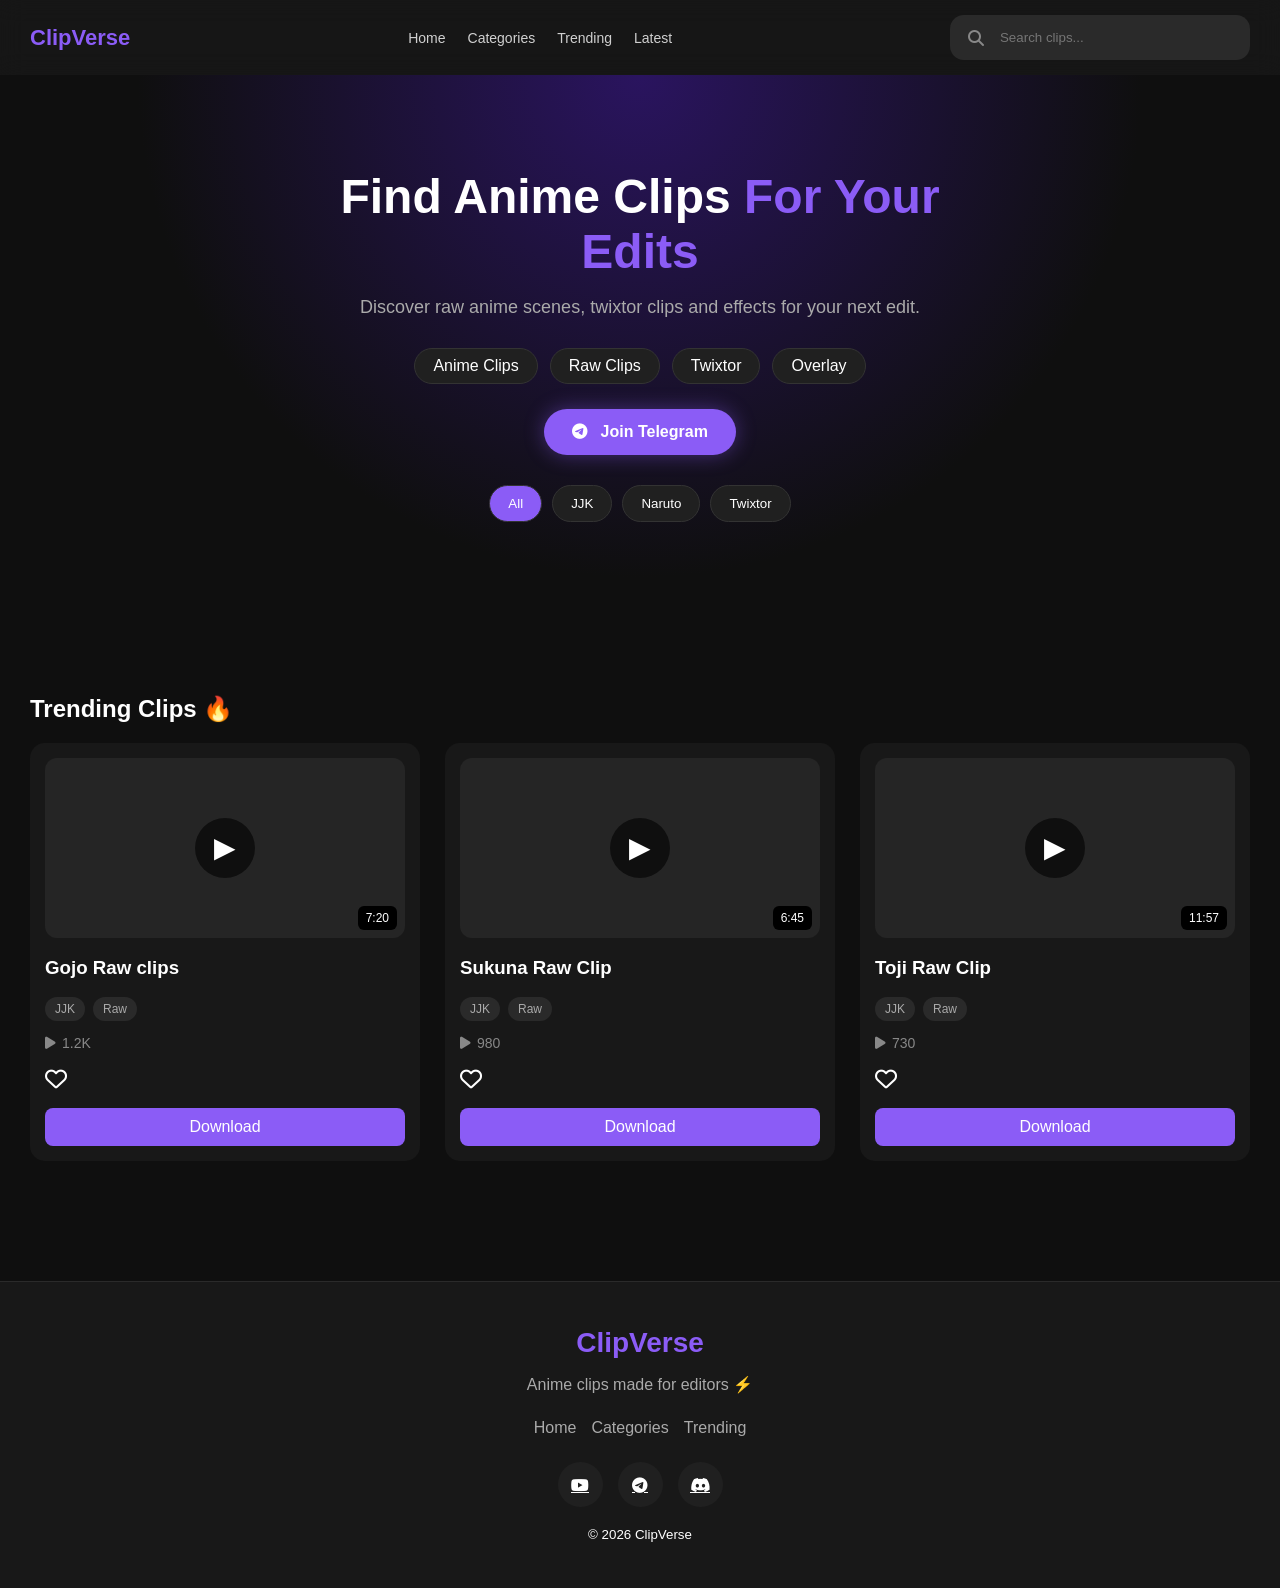
==== index.html @ 6b851449 "Rename cv.html to index.html" ====
<!DOCTYPE html>  <html>  
<head>  
  <meta http-equiv="CONTENT-TYPE" content="text/html; charset=UTF-8">  
  <meta name="viewport" content="width=device-width, initial-scale=1.0"> 
  <meta name="description"
content="Download free anime raw clips, twixtors and overlays for editing. High quality anime clips for editors.">
<meta property="og:title" content="ClipVerse">

<meta property="og:description"
content="Free Anime Clips & Twixtors">

<meta property="og:image"
content="favicon.png">
<meta name="theme-color" content="#8b5cf6">
  <title>ClipVerse | Free Anime Clips & Twixtors</title>  
  <link rel="icon" type="image/png" href="favicon.png">  
  <link rel="stylesheet" href="cv.css">  
  <link rel="stylesheet" href="https://cdnjs.cloudflare.com/ajax/libs/font-awesome/6.5.1/css/all.min.css">  
</head>  
<body>  
  <!-- LOADER -->  <div id="loader">    <div class="loader-logo">  
    ClipVerse  
  </div>    <div class="loader-bar"></div>  </div>    <!-- HEADER-->  <header class="header">    <div class="mobile-top">    <div class="logo">  
    ClipVerse  
  </div>    <button class="menu-toggle">  
    ☰  
  </button>  </div>    <nav class="nav">  
    <a href="#">Home</a>  
    <a href="#">Categories</a>  
    <a href="#">Trending</a>  
    <a href="#">Latest</a>  
  </nav>  <div class="search-box">  <i class="search-icon fa-solid fa-magnifying-glass"></i>

<input   
id="search"  
type="text"   
placeholder="Search clips..." />

</div>  </header>  
  <section class="hero">    <div class="hero-content">  <h1>  
  Find Anime Clips  
  <span>For Your Edits</span>  
</h1>  

<p>  
  Discover raw anime scenes, twixtor clips  
  and effects for your next edit.  
</p>  


<div class="hero-tags">  

  <span>Anime Clips</span>  
  <span>Raw Clips</span>  
  <span>Twixtor</span>  
  <span>Overlay</span>  

</div>  
<!-- TG JOIN BTN -->  
<a

href="https://t.me/darkaura31"
target="_blank"
class="join-btn"

> 

<i class="fa-brands fa-telegram"></i>
Join Telegram
</a>
<!-- FILTER -->

<div class="filters">

  <button class="filter-btn active" data-filter="all">  
    All  
  </button>    <button class="filter-btn" data-filter="jjk">  
    JJK  
  </button>    <button class="filter-btn" data-filter="naruto">  
    Naruto  
  </button>    <button class="filter-btn" data-filter="twixtor">  
    Twixtor  
  </button>  </div>    </div>  </section>  
  <section class="clips">    <h2>Trending Clips 🔥</h2>    <div class="clip-grid">  <div class="clip-card">  
  <!-- Eski img

  <div class="clip-image">  <img src="/storage/emulated/0/CLIP VERSE/assets/a824788a29809b2d04c642c94a3133f2.jpg" alt="Gojo Twixtor" loading="lazy">  
     <div class="play-icon">

▶

</div>  
    <span class="duration">  
      0:15  
    </span>    </div>  
      -->  
      <!-- VIDEO PREVIEW -->  
      <div class="clip-image">  
        <!-- eski vd tegi  
  <video  
    class="preview-video"  
    muted  
    loop  
    playsinline  
  >  
    <source src="/storage/emulated/0/DCIM/CLIP VERSE/clips/gojo.mp4" type="video/mp4">  
  </video>  
        -->  
        <video  
  class="preview-video"  
  data-video="clips/gojo.mp4"  
  poster="assets/gojo.png"
  muted  
  loop  
  playsinline  
>  
  <source src="clips/gojo.mp4" type="video/mp4">  
</video>    <div class="play-icon">▶</div>  <span class="duration">7:20</span>

</div>    <h3>Gojo Raw clips</h3>    <div class="tags">  <span>JJK</span>  
<span>Raw</span>

  </div>    <p class="views">  
  <i class="fa-solid fa-play"></i>  
  1.2K  
</p>  <div class="actions">  
  <span class="like-btn">  
  <i class="fa-regular fa-heart"></i>  
</span>  
</div>  
      <!--eski download btn  
  <button class="download-btn" type="button">  
    Download  
  </button>  
-->  
      <a  
  href="clips/gojo.mp4"  
  download  
  class="download-btn"  
>  
  Download  
</a>  
</div>  <div class="clip-card">  
  <!-- ESKI

  <div class="clip-image">  <img src="/storage/emulated/0/CLIP VERSE/assets/b58b9296338306daee3c986e0fd7df9d.jpg" alt="Naruto Twixtor" loading="lazy">  
  
<div class="play-icon">

▶

</div>  <span class="duration">  
  0:15  
</span>

  </div>  
-->  
      <div class="clip-image">  
        <!--eski video tegi  
  <video  
    class="preview-video"  
    muted  
    loop  
    playsinline  
  >  
    <source src="/storage/emulated/0/DCIM/CLIP VERSE/clips/naruto.mp4" type="video/mp4">  
  </video>  
        -->  
        <video  
  class="preview-video"  
  data-video="clips/sukuna.mp4"  
  poster="assets/sukuna.png"
  muted  
  loop  
  playsinline  
>  
  <source src="clips/sukuna.mp4" type="video/mp4">  
</video>    <div class="play-icon">▶</div>  <span class="duration">6:45</span>

</div>    <h3>Sukuna Raw Clip</h3>    <div class="tags">  <span>JJK</span>  
<span>Raw</span>

  </div>    <p class="views">  
  <i class="fa-solid fa-play"></i>  
  980
</p>  <div class="actions">  
  <span class="like-btn">  
  <i class="fa-regular fa-heart"></i>  
</span>  
</div>  
      <!--eski download       
  <button class="download-btn" type="button">  
    Download  
  </button>  
-->  
      <a  
  href="clips/sukuna.mp4"  
  download  
  class="download-btn"  
>  
  Download  
</a>  
</div>  <div class="clip-card">  
  <!--ESKI

  <div class="clip-image">  <img src="/storage/emulated/0/CLIP VERSE/assets/aceea97935b99ce2facf4129288da223.jpg" alt="JJK Twixtor" loading="lazy">

<div class="play-icon">  
  ▶  
</div>  
    <span class="duration">  
      0:15  
    </span>    </div>  
-->  
      <div class="clip-image">  
        <!--eski video tegi  
  <video  
    class="preview-video"  
    muted  
    loop  
    playsinline  
  >  
    <source src="/storage/emulated/0/DCIM/CLIP VERSE/clips/jjk.mp4" type="video/mp4">  
  </video>  
        -->  
        <video  
  class="preview-video"  
  data-video="clips/toji.mp4"  
  poster="assets/toji.png"
  muted  
  loop  
  playsinline  
>  
  <source src="clips/toji.mp4" type="video/mp4">  
  </video>  
  <div class="play-icon">▶</div>  <span class="duration">11:57</span>

</div>    <h3>Toji Raw Clip</h3>    <div class="tags">  <span>JJK</span>  
<span>Raw</span>

  </div>    <p class="views">  
  <i class="fa-solid fa-play"></i>  
  730
</p>  <div class="actions">  
  <span class="like-btn">  
  <i class="fa-regular fa-heart"></i>  
</span>  
</div>  
      <!--eski download btn  
  <button class="download-btn" type="button">  
    Download  
  </button>  
-->  
      <a  
  href="clips/toji.mp4"  
  download  
  class="download-btn"  
>  
  Download  
</a>  
</div>    </div>  
    <p id="empty">  
  Nothing found 🔍  
</p>  </section>    <div class="toast">  
  Downloaded ✓  
</div>    <footer class="footer">    <div class="footer-logo">  
    ClipVerse  
  </div>    <p>  
    Anime clips made for editors ⚡  
  </p>    <div class="footer-links">  <a href="#">Home</a>  
<a href="#">Categories</a>  
<a href="#">Trending</a>

  </div>    <div class="socials">  <a href="https://youtube.com/@darkaura31?si=y8wI61m4mWwSSclD">  
  <i class="fa-brands fa-youtube"></i>  
</a>  

<a href="https://t.me/darkaura31">  
  <i class="fa-brands fa-telegram"></i>  
</a>  

<a href="#">  
  <i class="fa-brands fa-discord"></i>  
</a>

  </div>  
    <br>    <small>  
    © 2026 ClipVerse  
  </small>  </footer>  
  <!-- MODAL   <div class="modal">  <span class="close-modal">✕</span>

  <img class="modal-img" src="">  </div>  
  -->  
  <div class="modal">  <span class="close-modal">✕</span>

<video
class="modal-video"
controls

> 

<source src="" type="video/mp4">

  </video>  </div>  <button id="topBtn">⬆</button>

  <script src="cv.js"></script>  </body>  
</html>
---- cv.css ----
*{
  box-sizing:border-box;
}

body{
  margin:0;
  font-family:Arial,sans-serif;
  background:#0f0f0f;
  color:white;
}


/* ================= HEADER ================= */

.header{
  display:flex;
  align-items:center;
  justify-content:space-between;
  gap:25px;

  padding:15px 30px;
  background:rgba(24,24,24,.8);
  backdrop-filter:blur(12px);
  position:sticky;
  top:0;
  z-index:100;
}


.mobile-top{
  display:flex;
  align-items:center;
  gap:20px;
}


.logo{
  font-size:22px;
  font-weight:bold;
  color:#8b5cf6;
}


/* NAV */

.nav{
  display:flex;
  gap:22px;
}


.nav a{
  color:white;
  text-decoration:none;
  opacity:.8;
  font-size:14px;
  transition:.2s;
}


.nav a:hover{
  color:#8b5cf6;
  opacity:1;
}


/* SEARCH */

.search-box{

  position:relative;

  width:300px;
}


.search-box input{

  width:100%;
  height:45px;

  padding-left:50px;

  border:none;
  outline:none;

  border-radius:14px;

  background:#2a2a2a;
  color:white;

}


.search-icon{

 position:absolute;

 left:18px;
 top:50%;

 transform:translateY(-50%);

 color:#888;

}


/* HAMBURGER */

.menu-toggle{

 display:none;

 font-size:26px;

 cursor:pointer;

}



/* ================= HERO ================= */

.hero{

 min-height:60vh;

 display:flex;

 justify-content:center;
 align-items:center;

 text-align:center;

 padding:60px 20px;


 background:
 radial-gradient(circle at top,#2a145f,#0f0f0f 60%);

}


.hero-content{

 max-width:700px;

}


.hero h1{

 font-size:48px;

 margin:0;

}


.hero h1 span{

 color:#8b5cf6;

}


.hero p{

 color:#aaa;

 font-size:18px;

}


.hero-tags{

 display:flex;

 justify-content:center;

 gap:12px;

 flex-wrap:wrap;

 margin-top:30px;

}


.hero-tags span{

 background:#202020;

 border:1px solid #333;

 padding:8px 18px;

 border-radius:20px;

 transition:.2s;

}


.hero-tags span:hover{

 background:#8b5cf6;

}



/* ================= CATEGORY ================= 


.categories{

 padding:40px 30px;

}


.category-list{

 display:flex;

 gap:12px;

 flex-wrap:wrap;

}


.category-list button{

 background:#181818;

 color:white;

 border:1px solid #333;

 padding:10px 20px;

 border-radius:25px;

 cursor:pointer;

 transition:.2s;

}


.category-list button:hover{

 background:#8b5cf6;

}
zarar qilmaydi keyinchalik kerak bolsa*/


/* ================= CARDS ================= */


.clips{

 padding:60px 30px;

}


.clip-grid{

 display:grid;

 grid-template-columns:repeat(3,1fr);

 gap:25px;

}



.clip-card{

 background:#181818;

 padding:15px;

 border-radius:15px;

 transition:.25s;

}


.clip-card:hover{

 transform:translateY(-6px);

}



.clip-image{

 height:180px;

 position:relative;

 overflow:hidden;

 border-radius:12px;

 background:#252525;

}



.clip-image img{

 width:100%;

 height:100%;

 object-fit:cover;

}



.duration{

 position:absolute;

 bottom:8px;
 right:8px;

 background:#000;

 padding:5px 8px;

 border-radius:6px;

 font-size:12px;

}



.tags{

 display:flex;
 gap:8px;

}


.tags span{

 background:#2a2a2a;

 padding:5px 10px;

 border-radius:15px;

 font-size:12px;

 color:#aaa;

}



.views{

  color:#888;

  display:flex;

  align-items:center;

  gap:6px;

  font-size:14px;

}



.clip-card button{

 width:100%;

 margin-top:15px;

 padding:10px;

 border:none;

 border-radius:8px;

 background:#8b5cf6;

 color:white;

 cursor:pointer;

}



/* ================= FOOTER ================= */


.footer{

 margin-top:60px;

 padding:45px 20px;

 background:#181818;

 text-align:center;

 border-top:1px solid #2a2a2a;

}



.footer-logo{

 font-size:28px;

 font-weight:bold;

 color:#8b5cf6;

}



.footer p{

 color:#aaa;

}



.footer-links{

 display:flex;

 justify-content:center;

 gap:15px;

 margin:25px;

}


.footer-links a{

 color:#aaa;

 text-decoration:none;

}



.socials{

 display:flex;

 justify-content:center;

 gap:15px;

}



.socials a{

 width:45px;
 height:45px;

 display:flex;

 align-items:center;
 justify-content:center;

 border-radius:50%;

 background:#202020;

 color:white;

 transition:.2s;

}


.socials a:hover{

 background:#8b5cf6;

 transform:translateY(-5px);

}




/* ================= MOBILE ================= */


@media(max-width:768px){


.header{

 flex-direction:column;

 padding:15px 20px;

}



.mobile-top{

 width:100%;

 justify-content:space-between;

}



.menu-toggle{

 display:block;

}



.nav{

 display:none;

 width:100%;

 flex-direction:column;

 background:#202020;

 padding:15px;

 border-radius:10px;

}



.nav.active{

 display:flex;

}



.search-box{

 width:100%;

}



.search-box input{

 height:55px;

 font-size:17px;

}



.hero h1{

 font-size:34px;

}



.clip-grid{

 grid-template-columns:1fr;

}



.clips{

 padding:40px 20px;

}


}

/* ================= CARD PRO ================= */


.clip-card{

 position:relative;

 overflow:hidden;

}


.clip-card::before{

 content:"";

 position:absolute;

 inset:0;

 border-radius:15px;

 background:linear-gradient(
 45deg,
 #8b5cf6,
 transparent
 );

 opacity:0;

 transition:.3s;

 pointer-events:none;

}


.clip-card:hover::before{

 opacity:.15;

}


.clip-image img{

 transition:.4s;

}


.clip-card:hover img{

 transform:scale(1.08);

}
.download-btn{

 transition:.2s;

}


.download-btn:hover{

 transform:scale(1.03);

 box-shadow:0 0 20px #8b5cf6;

}
#empty{
  display:none;
  text-align:center;
  color:#aaa;
  margin-top:20px;
}
.toast{

 position:fixed;

 bottom:30px;
 left:50%;
 right:auto;

 transform:translateX(-50%) translateY(20px);

 background:#8b5cf6;
 color:white;

 padding:12px 25px;

 border-radius:20px;

 opacity:0;

 transition:.3s;

 z-index:999;

 box-shadow:0 0 25px #8b5cf6;

}

.toast.show{

 opacity:1;

 transform:translateX(-50%) translateY(0);

}
/*
.toast{

 position:fixed;

 bottom:30px;
 right:30px;

 background:#8b5cf6;
 color:white;

 padding:12px 20px;

 border-radius:10px;

 opacity:0;
 transform:translateY(20px);

 transition:.3s;

 z-index:999;

}


.toast.show{

 opacity:1;
 transform:translateY(0);

}
toast ong*/

.actions{
  margin-top:10px;
}

.like-btn{
  font-size:24px;
  cursor:pointer;
  user-select:none;
  transition:.2s;
}

.like-btn i{

  font-size:22px;

}

.like-btn:hover{
  transform:scale(1.2);
}

.like-btn.active{
  color:#ff4d6d;
}
.filters{

 display:flex;
 justify-content:center;
 gap:10px;

 flex-wrap:wrap;

 margin-top:30px;

}

.filter-btn{

 background:#202020;
 color:white;

 border:1px solid #333;

 padding:10px 18px;

 border-radius:20px;

 cursor:pointer;

 transition:.2s;

}

.filter-btn:hover{

 background:#8b5cf6;

}

.filter-btn.active{

 background:#8b5cf6;

}
/* MODAL */

.modal{

  position:fixed;
  inset:0;

  background:rgba(0,0,0,.9);

  display:none;

  justify-content:center;
  align-items:center;

  z-index:9999;

}

.modal.show{

  display:flex;

}

.modal-img{

  max-width:90%;
  max-height:80%;

  border-radius:15px;

}

.close-modal{

  position:absolute;

  top:20px;
  right:25px;

  font-size:35px;

  cursor:pointer;

  color:white;

}

/* BACK TO TOP */

#topBtn{

  position:fixed;

  bottom:30px;
  right:25px;

  width:50px;
  height:50px;

  border:none;
  border-radius:50%;

  background:#8b5cf6;
  color:white;

  font-size:22px;

  cursor:pointer;

  display:none;

  z-index:999;

  box-shadow:0 0 20px #8b5cf6;

  transition:.3s;

}

#topBtn:hover{

  transform:scale(1.1);

}
/*Download button uchun*/

.download-btn{

  display:block;

  width:100%;

  margin-top:15px;

  padding:10px;

  border:none;

  border-radius:8px;

  background:#8b5cf6;

  color:white;

  text-decoration:none;

  text-align:center;

  cursor:pointer;

}
.modal-video{

  width:90%;
  max-width:900px;

  border-radius:15px;

}
/* PLAY ICON */

.play-icon{
  
  pointer-events: none;

  position:absolute;

  top:50%;
  left:50%;

  transform:
  translate(-50%,-50%);

  width:60px;
  height:60px;

  border-radius:50%;

  background:rgba(0,0,0,.6);

  display:flex;
  align-items:center;
  justify-content:center;

  font-size:28px;

}
/* JOIN TG BTN */
.join-btn{

  display:inline-block;

  margin-top:25px;

  padding:14px 28px;

  background:#8b5cf6;

  color:white;

  text-decoration:none;

  border-radius:30px;

  font-weight:bold;

  transition:.3s;

  box-shadow:0 0 20px rgba(139,92,246,.4);

}

.join-btn:hover{

  transform:translateY(-3px);

  box-shadow:0 0 30px #8b5cf6;

}
.join-btn i{
  margin-right:8px;
}

/* VIDEO PREVIEW */

.preview-video{

  width:100%;
  height:100%;

  object-fit:cover;

}
/* MODAL VIDEO */

.modal-video{

  width:95%;
  max-width:1200px;

  max-height:90vh;

  border-radius:15px;

}
/* ================= LOADER ================= */

#loader{

  position:fixed;
  inset:0;

  background:#0f0f0f;

  display:flex;
  flex-direction:column;

  justify-content:center;
  align-items:center;

  z-index:99999;

  transition:.6s;

}

#loader.hide{

  opacity:0;
  visibility:hidden;

}

.loader-logo{

  font-size:42px;
  font-weight:bold;

  color:#8b5cf6;

  letter-spacing:2px;

  animation:pulse 1.5s infinite;

}

.loader-bar{

  width:180px;
  height:4px;

  margin-top:20px;

  border-radius:20px;

  background:#222;

  overflow:hidden;

}

.loader-bar::before{

  content:"";

  display:block;

  width:40%;

  height:100%;

  background:#8b5cf6;

  animation:loading 1.2s infinite;

}

@keyframes loading{

  from{

    transform:translateX(-100%);

  }

  to{

    transform:translateX(300%);

  }

}

@keyframes pulse{

  0%{

    opacity:.5;

  }

  50%{

    opacity:1;

  }

  100%{

    opacity:.5;

  }

}
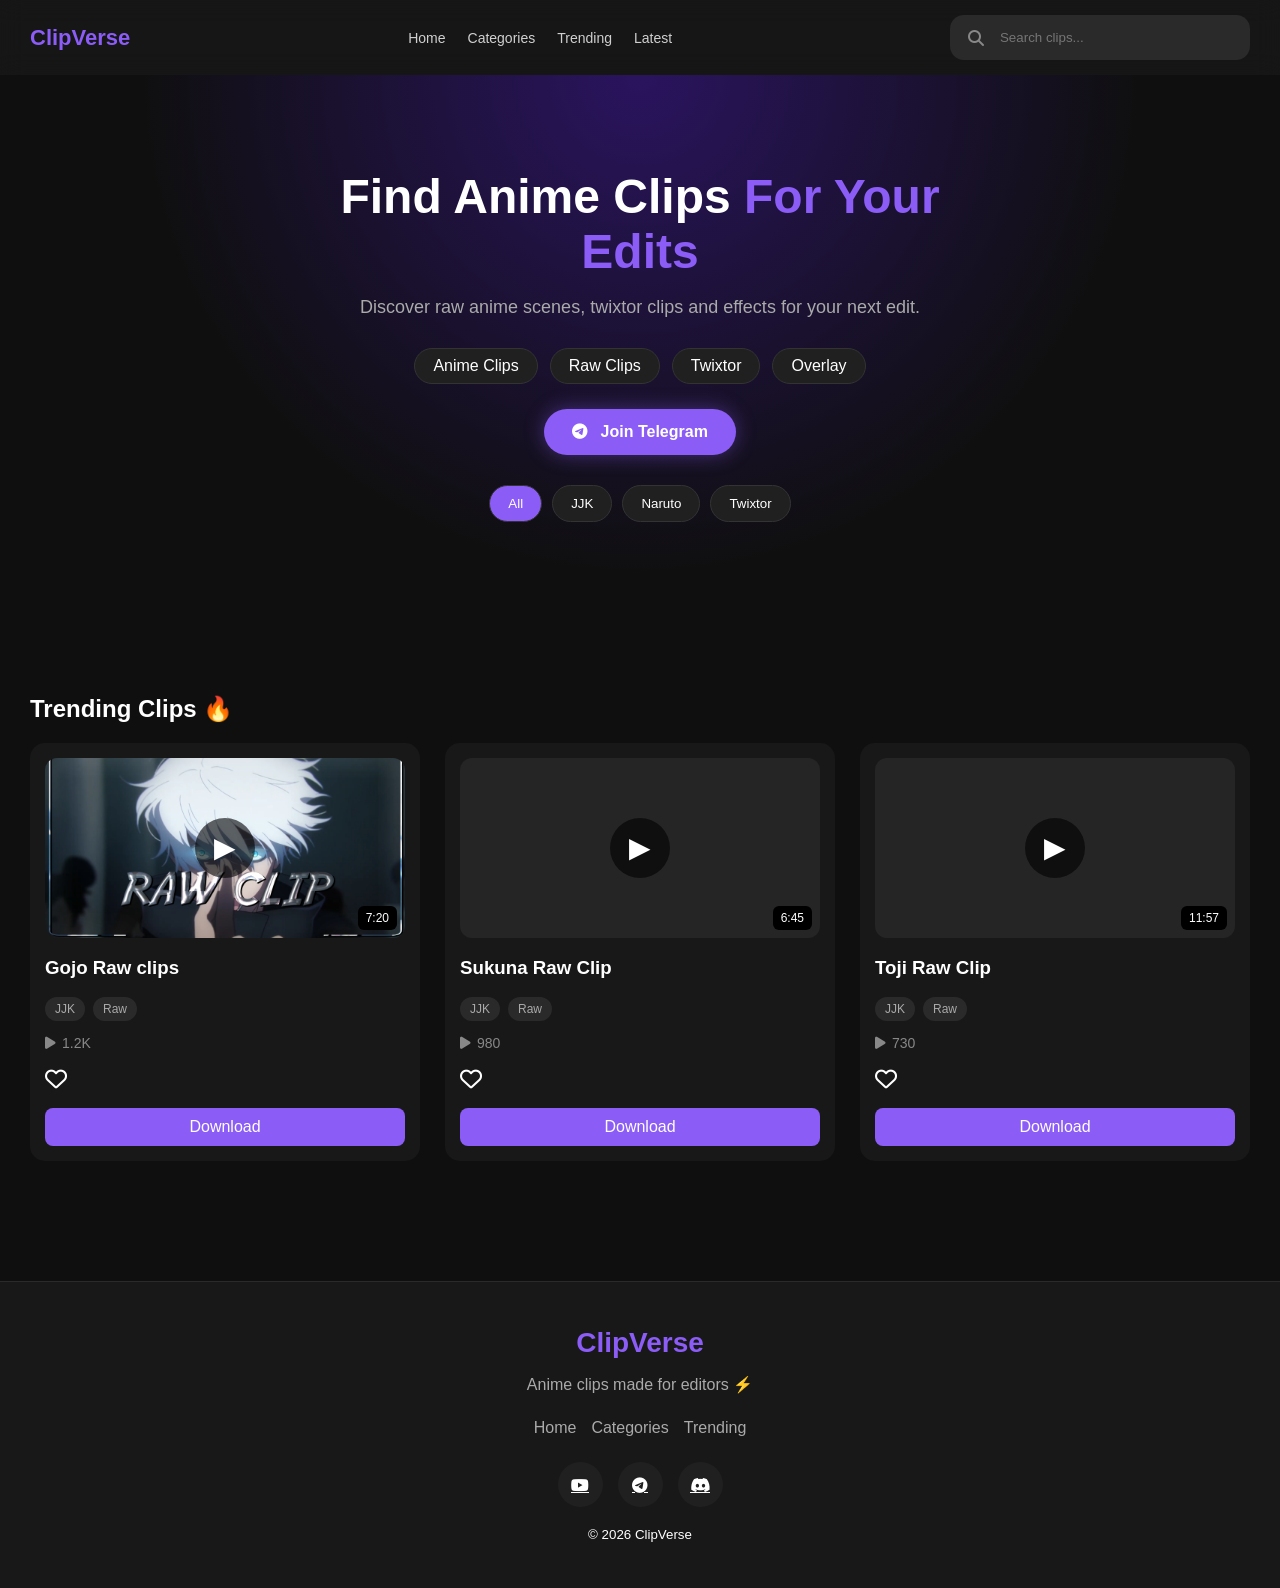
==== commit bb5f3b11: "Update index.html g-drive" ====
--- a/index.html
+++ b/index.html
@@ -108,13 +108,13 @@
         -->  
         <video  
   class="preview-video"  
-  data-video="clips/gojo.mp4"  
-  poster="assets/gojo.png"
+  data-video="https://drive.google.com/file/d/1o6KxJ3xVWBhc9EI-ztNkvBkaxN8YU9MC/view?usp=drivesdk"  
+  poster="gojo.png"
   muted  
   loop  
   playsinline  
 >  
-  <source src="clips/gojo.mp4" type="video/mp4">  
+  <source src="https://drive.google.com/file/d/1o6KxJ3xVWBhc9EI-ztNkvBkaxN8YU9MC/view?usp=drivesdk" type="video/mp4">  
 </video>    <div class="play-icon">▶</div>  <span class="duration">7:20</span>
 
 </div>    <h3>Gojo Raw clips</h3>    <div class="tags">  <span>JJK</span>  
@@ -134,7 +134,7 @@
   </button>  
 -->  
       <a  
-  href="clips/gojo.mp4"  
+  href="https://drive.google.com/file/d/1o6KxJ3xVWBhc9EI-ztNkvBkaxN8YU9MC/view?usp=drivesdk"  
   download  
   class="download-btn"  
 >  
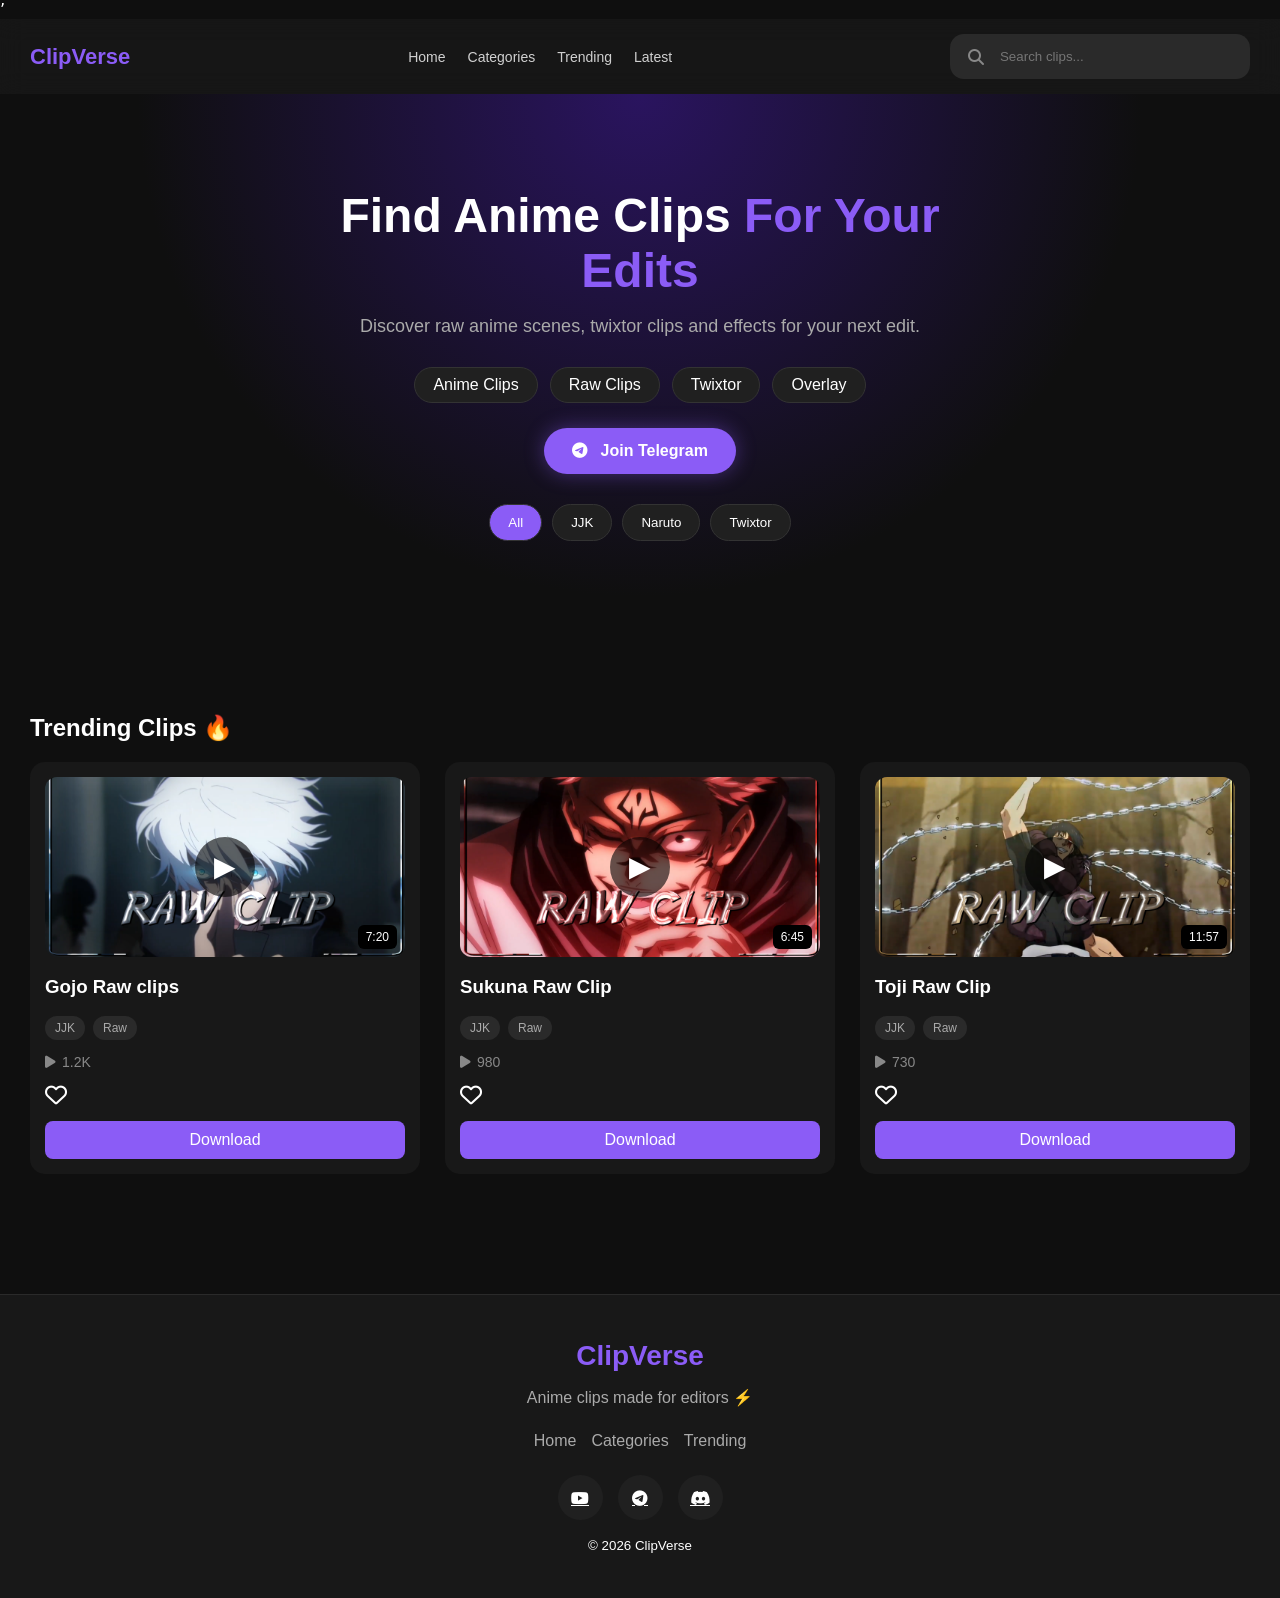
==== commit 9dba73b3: "Update index.html" ====
--- a/index.html
+++ b/index.html
@@ -1,4 +1,4 @@
-<!DOCTYPE html>  <html>  
+ʼ<!DOCTYPE html>  <html>  
 <head>  
   <meta http-equiv="CONTENT-TYPE" content="text/html; charset=UTF-8">  
   <meta name="viewport" content="width=device-width, initial-scale=1.0"> 
@@ -108,13 +108,13 @@
         -->  
         <video  
   class="preview-video"  
-  data-video="https://drive.google.com/file/d/1o6KxJ3xVWBhc9EI-ztNkvBkaxN8YU9MC/view?usp=drivesdk"  
+  data-video="https://pub-a57c6da870a241c78373ba9ae8d5dae4.r2.dev/clips/gojo.mp4"  
   poster="gojo.png"
   muted  
   loop  
   playsinline  
 >  
-  <source src="https://drive.google.com/file/d/1o6KxJ3xVWBhc9EI-ztNkvBkaxN8YU9MC/view?usp=drivesdk" type="video/mp4">  
+  <source src="https://pub-a57c6da870a241c78373ba9ae8d5dae4.r2.dev/clips/gojo.mp4" type="video/mp4">  
 </video>    <div class="play-icon">▶</div>  <span class="duration">7:20</span>
 
 </div>    <h3>Gojo Raw clips</h3>    <div class="tags">  <span>JJK</span>  
@@ -134,7 +134,7 @@
   </button>  
 -->  
       <a  
-  href="https://drive.google.com/file/d/1o6KxJ3xVWBhc9EI-ztNkvBkaxN8YU9MC/view?usp=drivesdk"  
+  href="https://pub-a57c6da870a241c78373ba9ae8d5dae4.r2.dev/clips/gojo.mp4"  
   download  
   class="download-btn"  
 >  
@@ -168,13 +168,13 @@
         -->  
         <video  
   class="preview-video"  
-  data-video="clips/sukuna.mp4"  
-  poster="assets/sukuna.png"
+  data-video="https://pub-a57c6da870a241c78373ba9ae8d5dae4.r2.dev/clips/sukuna.mp4"  
+  poster="sukuna.png"
   muted  
   loop  
   playsinline  
 >  
-  <source src="clips/sukuna.mp4" type="video/mp4">  
+  <source src="https://pub-a57c6da870a241c78373ba9ae8d5dae4.r2.dev/clips/sukuna.mp4" type="video/mp4">  
 </video>    <div class="play-icon">▶</div>  <span class="duration">6:45</span>
 
 </div>    <h3>Sukuna Raw Clip</h3>    <div class="tags">  <span>JJK</span>  
@@ -194,7 +194,7 @@
   </button>  
 -->  
       <a  
-  href="clips/sukuna.mp4"  
+  href="https://pub-a57c6da870a241c78373ba9ae8d5dae4.r2.dev/clips/sukuna.mp4"  
   download  
   class="download-btn"  
 >  
@@ -225,13 +225,13 @@
         -->  
         <video  
   class="preview-video"  
-  data-video="clips/toji.mp4"  
-  poster="assets/toji.png"
+  data-video="https://pub-a57c6da870a241c78373ba9ae8d5dae4.r2.dev/clips/toji.mp4"  
+  poster="toji.png"
   muted  
   loop  
   playsinline  
 >  
-  <source src="clips/toji.mp4" type="video/mp4">  
+  <source src="https://pub-a57c6da870a241c78373ba9ae8d5dae4.r2.dev/clips/toji.mp4" type="video/mp4">  
   </video>  
   <div class="play-icon">▶</div>  <span class="duration">11:57</span>
 
@@ -252,7 +252,7 @@
   </button>  
 -->  
       <a  
-  href="clips/toji.mp4"  
+  href="https://pub-a57c6da870a241c78373ba9ae8d5dae4.r2.dev/clips/toji.mp4"  
   download  
   class="download-btn"  
 >  
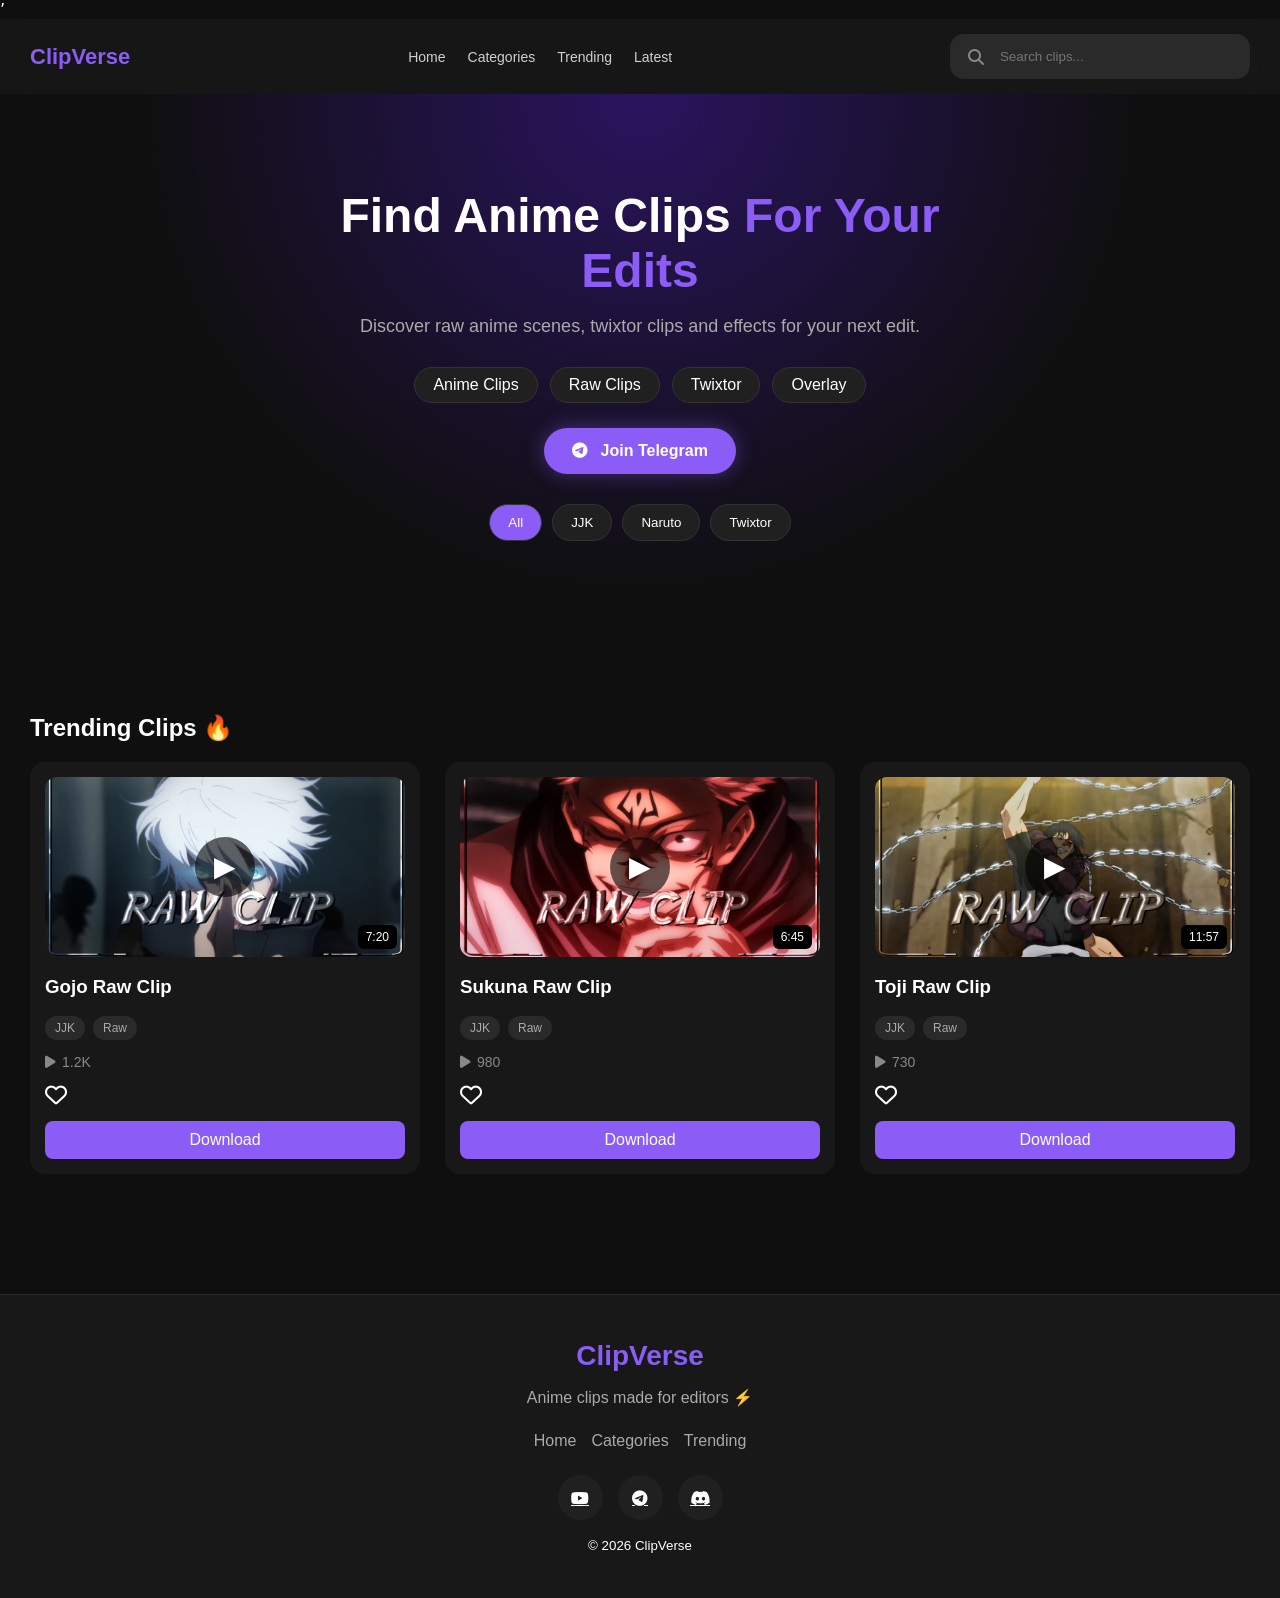
==== commit 1d4e918e: "Update index.html" ====
--- a/index.html
+++ b/index.html
@@ -16,6 +16,15 @@
   <link rel="icon" type="image/png" href="favicon.png">  
   <link rel="stylesheet" href="cv.css">  
   <link rel="stylesheet" href="https://cdnjs.cloudflare.com/ajax/libs/font-awesome/6.5.1/css/all.min.css">  
+  <!-- Google Analytics -->
+<script async src="https://www.googletagmanager.com/gtag/js?id=G-72BLHPJLW4"></script>
+<script>
+  window.dataLayer = window.dataLayer || [];
+  function gtag(){dataLayer.push(arguments);}
+  gtag('js', new Date());
+
+  gtag('config', 'G-72BLHPJLW4');
+</script>
 </head>  
 <body>  
   <!-- LOADER -->  <div id="loader">    <div class="loader-logo">  
@@ -117,7 +126,7 @@
   <source src="https://pub-a57c6da870a241c78373ba9ae8d5dae4.r2.dev/clips/gojo.mp4" type="video/mp4">  
 </video>    <div class="play-icon">▶</div>  <span class="duration">7:20</span>
 
-</div>    <h3>Gojo Raw clips</h3>    <div class="tags">  <span>JJK</span>  
+</div>    <h3>Gojo Raw Clip</h3>    <div class="tags">  <span>JJK</span>  
 <span>Raw</span>
 
   </div>    <p class="views">  
